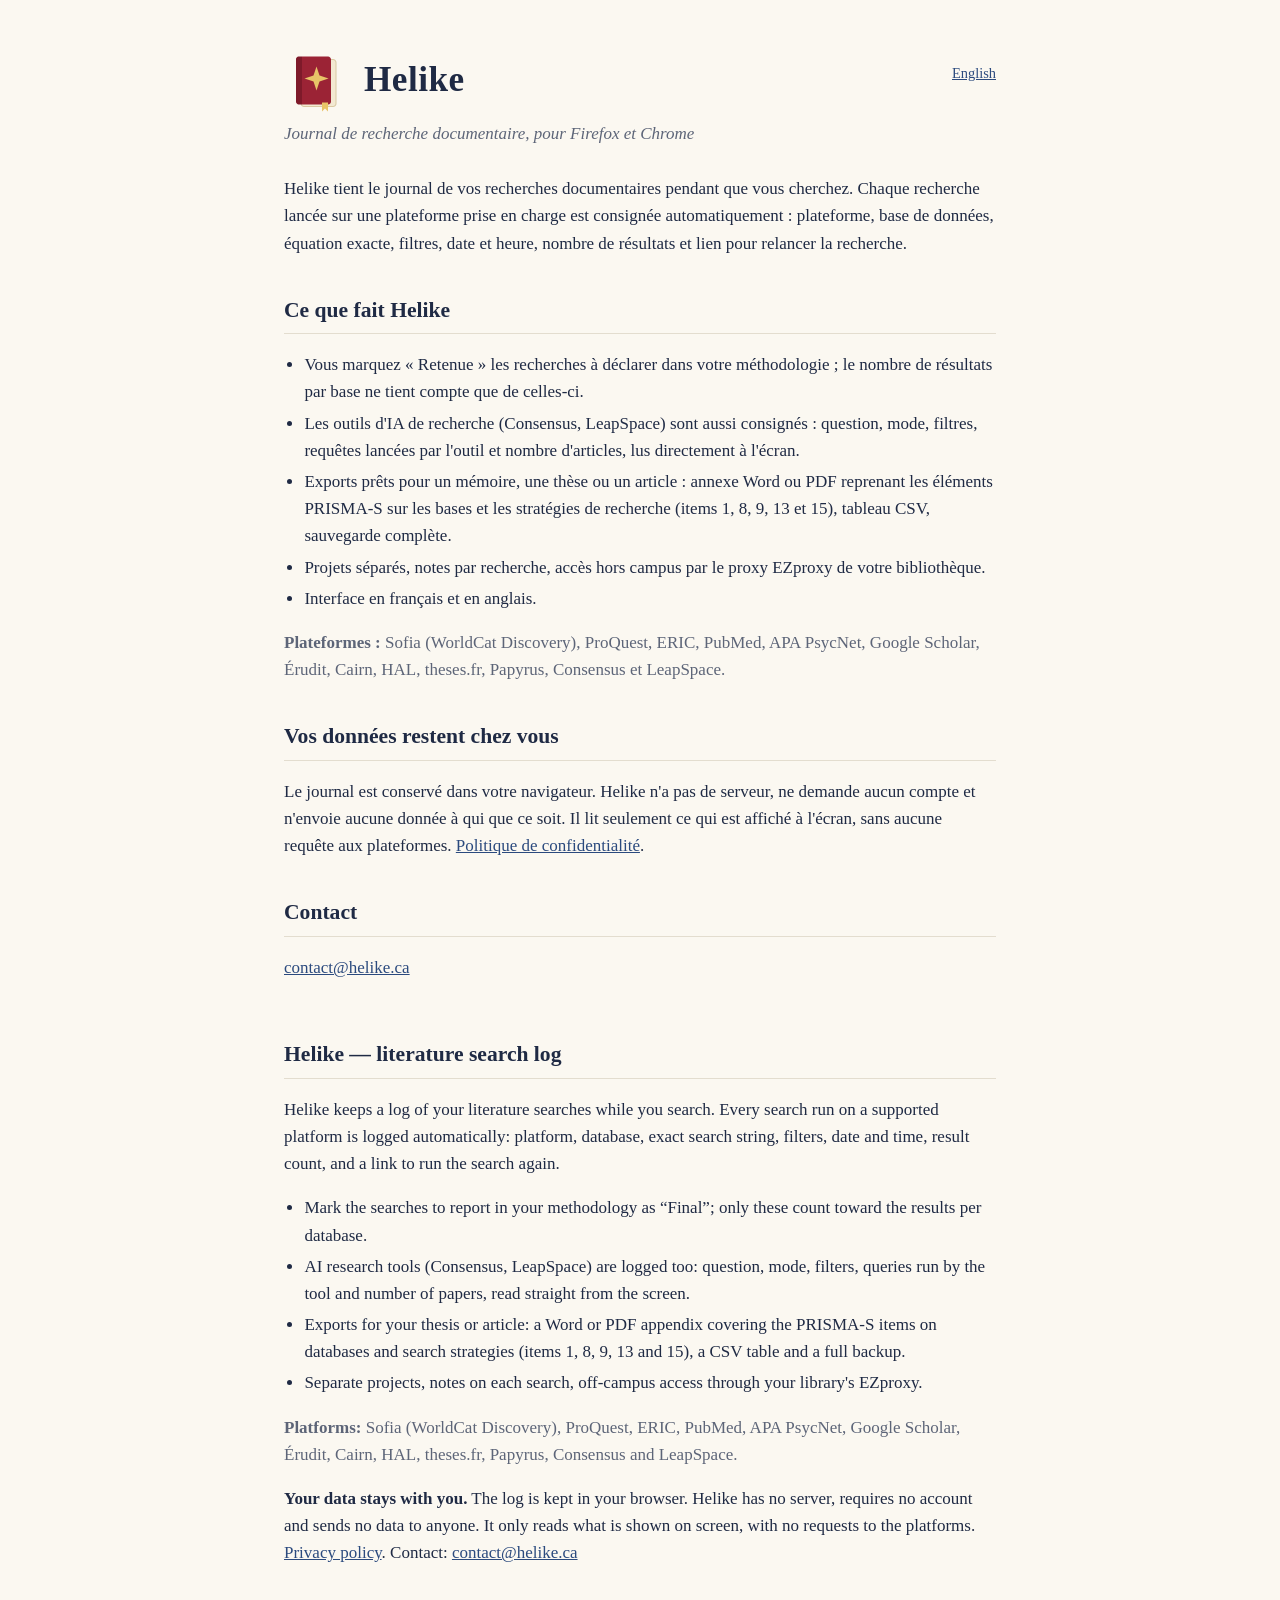
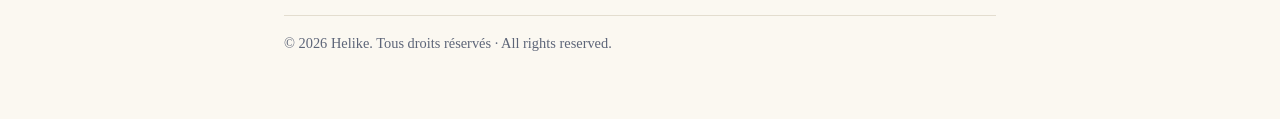
==== index.html @ cb3f13b7 "Annexe décrite comme reprenant les éléments PRISMA-S (items 1, 8, 9, 13, 15), et non « conforme à PR" ====
<!DOCTYPE html>
<html lang="fr">
<head>
<meta charset="utf-8">
<meta name="viewport" content="width=device-width, initial-scale=1">
<title>Helike — journal de recherche documentaire</title>
<meta name="description" content="Extension Firefox et Chrome qui consigne automatiquement chaque recherche documentaire : équation, filtres, date, nombre de résultats, puis exporte une annexe méthodologique reprenant les éléments PRISMA-S sur les bases et les stratégies de recherche.">
<link rel="icon" href="favicon.png">
<link rel="stylesheet" href="style.css">
</head>
<body>
<main>
  <p class="lang"><a href="#en" lang="en">English</a></p>
  <header>
    <img src="logo.png" alt="">
    <h1>Helike</h1>
  </header>
  <p class="tag">Journal de recherche documentaire, pour Firefox et Chrome</p>

  <p>Helike tient le journal de vos recherches documentaires pendant que vous cherchez. Chaque recherche lancée sur une plateforme prise en charge est consignée automatiquement : plateforme, base de données, équation exacte, filtres, date et heure, nombre de résultats et lien pour relancer la recherche.</p>

  <h2>Ce que fait Helike</h2>
  <ul>
    <li>Vous marquez « Retenue » les recherches à déclarer dans votre méthodologie ; le nombre de résultats par base ne tient compte que de celles-ci.</li>
    <li>Les outils d'IA de recherche (Consensus, LeapSpace) sont aussi consignés : question, mode, filtres, requêtes lancées par l'outil et nombre d'articles, lus directement à l'écran.</li>
    <li>Exports prêts pour un mémoire, une thèse ou un article : annexe Word ou PDF reprenant les éléments PRISMA-S sur les bases et les stratégies de recherche (items 1, 8, 9, 13 et 15), tableau CSV, sauvegarde complète.</li>
    <li>Projets séparés, notes par recherche, accès hors campus par le proxy EZproxy de votre bibliothèque.</li>
    <li>Interface en français et en anglais.</li>
  </ul>
  <p class="platforms"><strong>Plateformes :</strong> Sofia (WorldCat Discovery), ProQuest, ERIC, PubMed, APA PsycNet, Google Scholar, Érudit, Cairn, HAL, theses.fr, Papyrus, Consensus et LeapSpace.</p>

  <h2>Vos données restent chez vous</h2>
  <p>Le journal est conservé dans votre navigateur. Helike n'a pas de serveur, ne demande aucun compte et n'envoie aucune donnée à qui que ce soit. Il lit seulement ce qui est affiché à l'écran, sans aucune requête aux plateformes. <a href="confidentialite.html">Politique de confidentialité</a>.</p>

  <h2>Contact</h2>
  <p><a href="mailto:contact@helike.ca">contact@helike.ca</a></p>

  <section class="en" id="en" lang="en">
    <h2>Helike — literature search log</h2>
    <p>Helike keeps a log of your literature searches while you search. Every search run on a supported platform is logged automatically: platform, database, exact search string, filters, date and time, result count, and a link to run the search again.</p>
    <ul>
      <li>Mark the searches to report in your methodology as “Final”; only these count toward the results per database.</li>
      <li>AI research tools (Consensus, LeapSpace) are logged too: question, mode, filters, queries run by the tool and number of papers, read straight from the screen.</li>
      <li>Exports for your thesis or article: a Word or PDF appendix covering the PRISMA-S items on databases and search strategies (items 1, 8, 9, 13 and 15), a CSV table and a full backup.</li>
      <li>Separate projects, notes on each search, off-campus access through your library's EZproxy.</li>
    </ul>
    <p class="platforms"><strong>Platforms:</strong> Sofia (WorldCat Discovery), ProQuest, ERIC, PubMed, APA PsycNet, Google Scholar, Érudit, Cairn, HAL, theses.fr, Papyrus, Consensus and LeapSpace.</p>
    <p><strong>Your data stays with you.</strong> The log is kept in your browser. Helike has no server, requires no account and sends no data to anyone. It only reads what is shown on screen, with no requests to the platforms. <a href="confidentialite.html#en">Privacy policy</a>. Contact: <a href="mailto:contact@helike.ca">contact@helike.ca</a></p>
  </section>

  <footer>© 2026 Helike. Tous droits réservés · All rights reserved.</footer>
</main>
</body>
</html>
---- style.css ----
:root { --bg: #fbf8f1; --ink: #1f2a44; --muted: #5d6578; --line: #e3ddcf; --accent: #2b4a7e; }
* { box-sizing: border-box; }
body { margin: 0; background: var(--bg); color: var(--ink); font: 17px/1.6 Georgia, "Times New Roman", serif; }
main { max-width: 760px; margin: 0 auto; padding: 48px 24px 64px; }
header { display: flex; align-items: center; gap: 16px; margin-bottom: 8px; }
header img { width: 64px; height: 64px; }
h1 { font-size: 2.2rem; margin: 0; letter-spacing: .5px; }
.tag { color: var(--muted); margin: 0 0 28px; font-style: italic; }
h2 { font-size: 1.35rem; margin: 36px 0 8px; padding-bottom: 6px; border-bottom: 1px solid var(--line); }
h3 { font-size: 1.05rem; margin: 22px 0 4px; }
ul { padding-left: 1.2em; }
li { margin: 4px 0; }
a { color: var(--accent); }
.lang { float: right; font-size: .9rem; }
.lang a { margin-left: 8px; }
.platforms { color: var(--muted); }
footer { margin-top: 48px; padding-top: 16px; border-top: 1px solid var(--line); color: var(--muted); font-size: .9rem; }
.en { margin-top: 56px; }
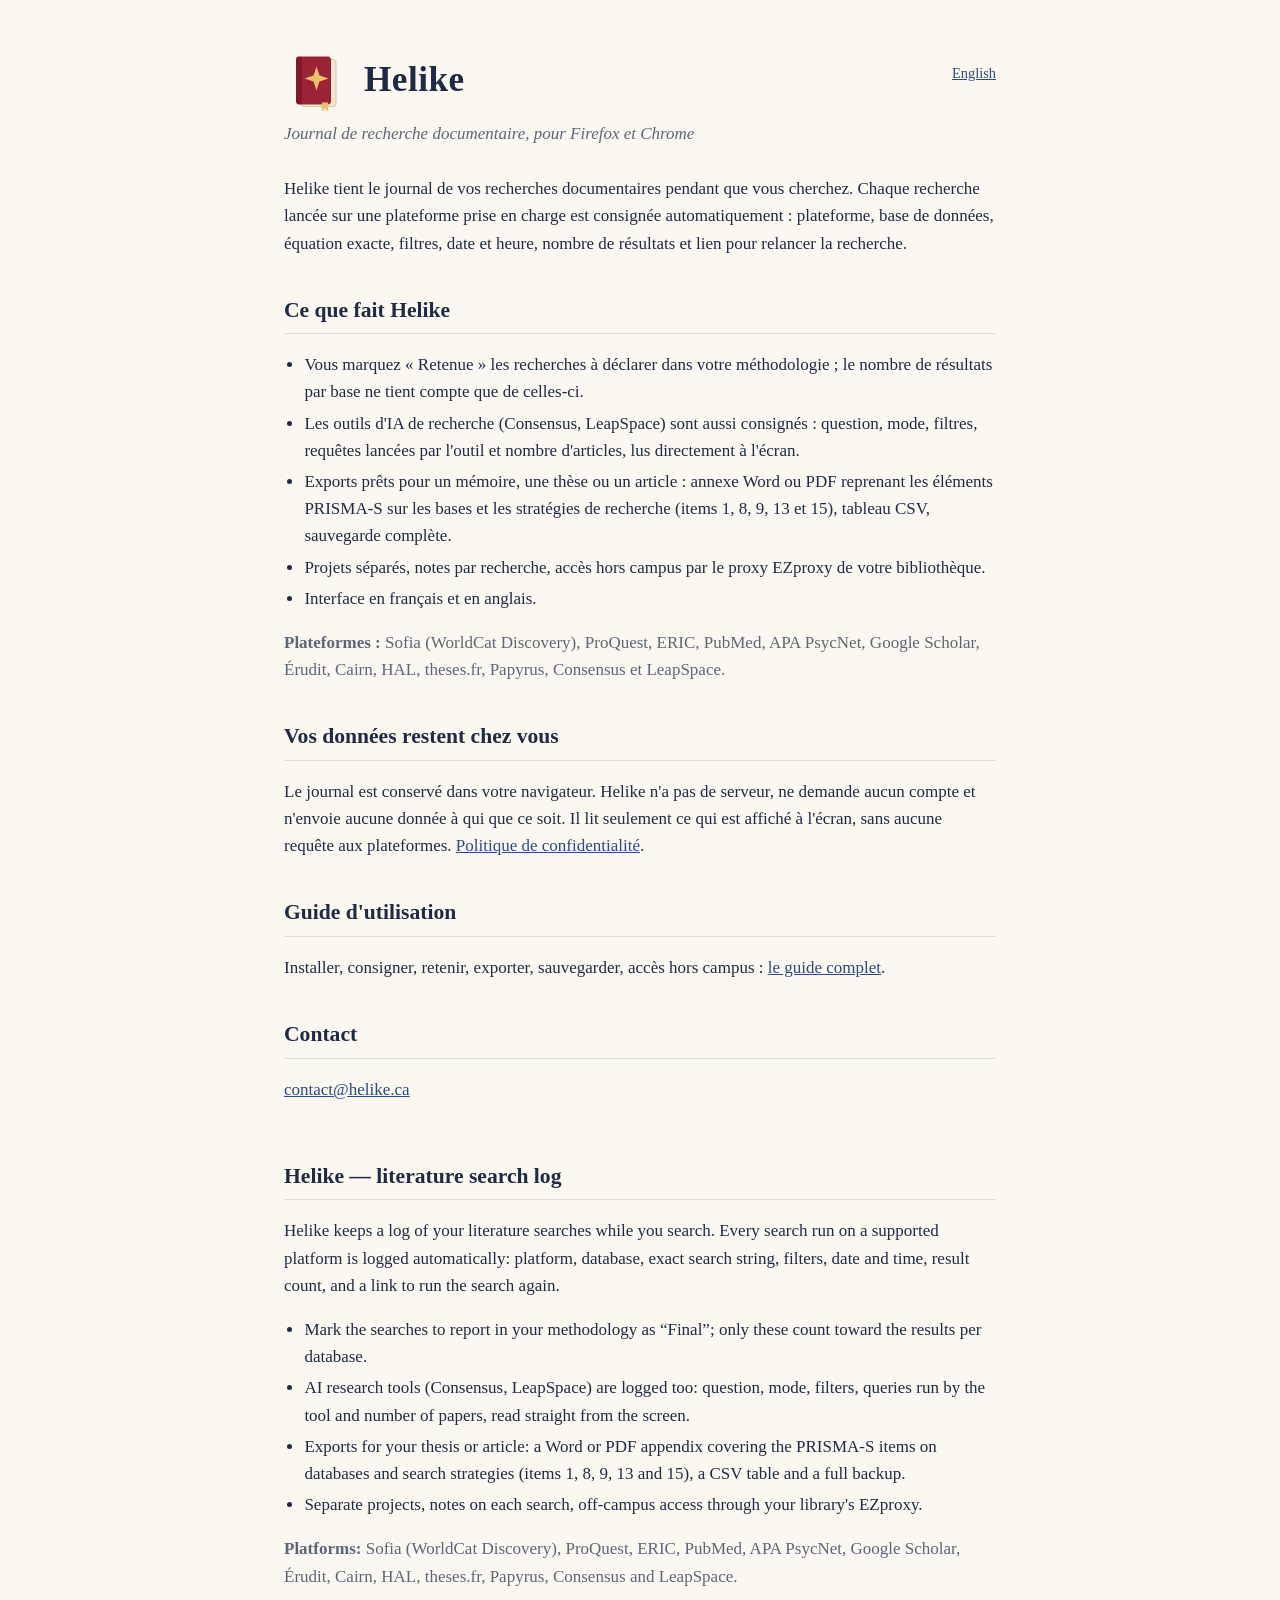
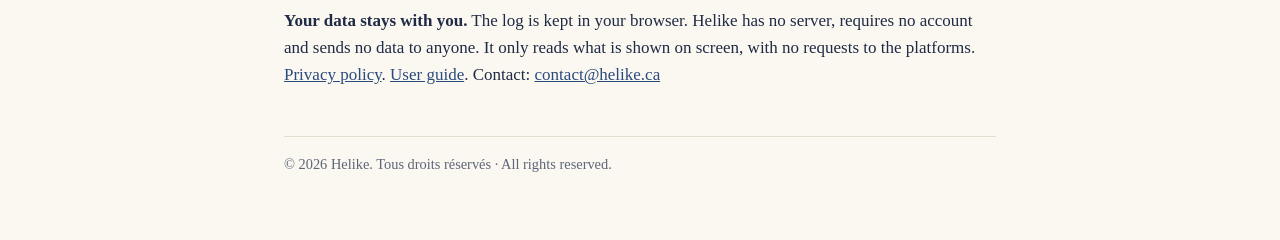
==== commit d5ee568b: "Guide d'utilisation (FR/EN) et lien depuis l'accueil Co-Authored-By: Claude Opus 5.5 <noreply@anthro" ====
--- a/index.html
+++ b/index.html
@@ -32,6 +32,9 @@
   <h2>Vos données restent chez vous</h2>
   <p>Le journal est conservé dans votre navigateur. Helike n'a pas de serveur, ne demande aucun compte et n'envoie aucune donnée à qui que ce soit. Il lit seulement ce qui est affiché à l'écran, sans aucune requête aux plateformes. <a href="confidentialite.html">Politique de confidentialité</a>.</p>
 
+  <h2>Guide d'utilisation</h2>
+  <p>Installer, consigner, retenir, exporter, sauvegarder, accès hors campus : <a href="guide.html">le guide complet</a>.</p>
+
   <h2>Contact</h2>
   <p><a href="mailto:contact@helike.ca">contact@helike.ca</a></p>
 
@@ -45,7 +48,7 @@
       <li>Separate projects, notes on each search, off-campus access through your library's EZproxy.</li>
     </ul>
     <p class="platforms"><strong>Platforms:</strong> Sofia (WorldCat Discovery), ProQuest, ERIC, PubMed, APA PsycNet, Google Scholar, Érudit, Cairn, HAL, theses.fr, Papyrus, Consensus and LeapSpace.</p>
-    <p><strong>Your data stays with you.</strong> The log is kept in your browser. Helike has no server, requires no account and sends no data to anyone. It only reads what is shown on screen, with no requests to the platforms. <a href="confidentialite.html#en">Privacy policy</a>. Contact: <a href="mailto:contact@helike.ca">contact@helike.ca</a></p>
+    <p><strong>Your data stays with you.</strong> The log is kept in your browser. Helike has no server, requires no account and sends no data to anyone. It only reads what is shown on screen, with no requests to the platforms. <a href="confidentialite.html#en">Privacy policy</a>. <a href="guide.html#en">User guide</a>. Contact: <a href="mailto:contact@helike.ca">contact@helike.ca</a></p>
   </section>
 
   <footer>© 2026 Helike. Tous droits réservés · All rights reserved.</footer>
--- a/style.css
+++ b/style.css
@@ -16,3 +16,7 @@
 .platforms { color: var(--muted); }
 footer { margin-top: 48px; padding-top: 16px; border-top: 1px solid var(--line); color: var(--muted); font-size: .9rem; }
 .en { margin-top: 56px; }
+.toc { background: #f3eee2; border: 1px solid var(--line); padding: 12px 20px; margin: 20px 0; font-size: .95rem; }
+.toc ol { margin: 4px 0; }
+.k { font-family: system-ui, sans-serif; font-size: .9em; background: #f3eee2; border: 1px solid var(--line); border-radius: 4px; padding: 0 5px; white-space: nowrap; }
+.tip { border-left: 3px solid var(--accent); padding: 4px 12px; color: var(--muted); }
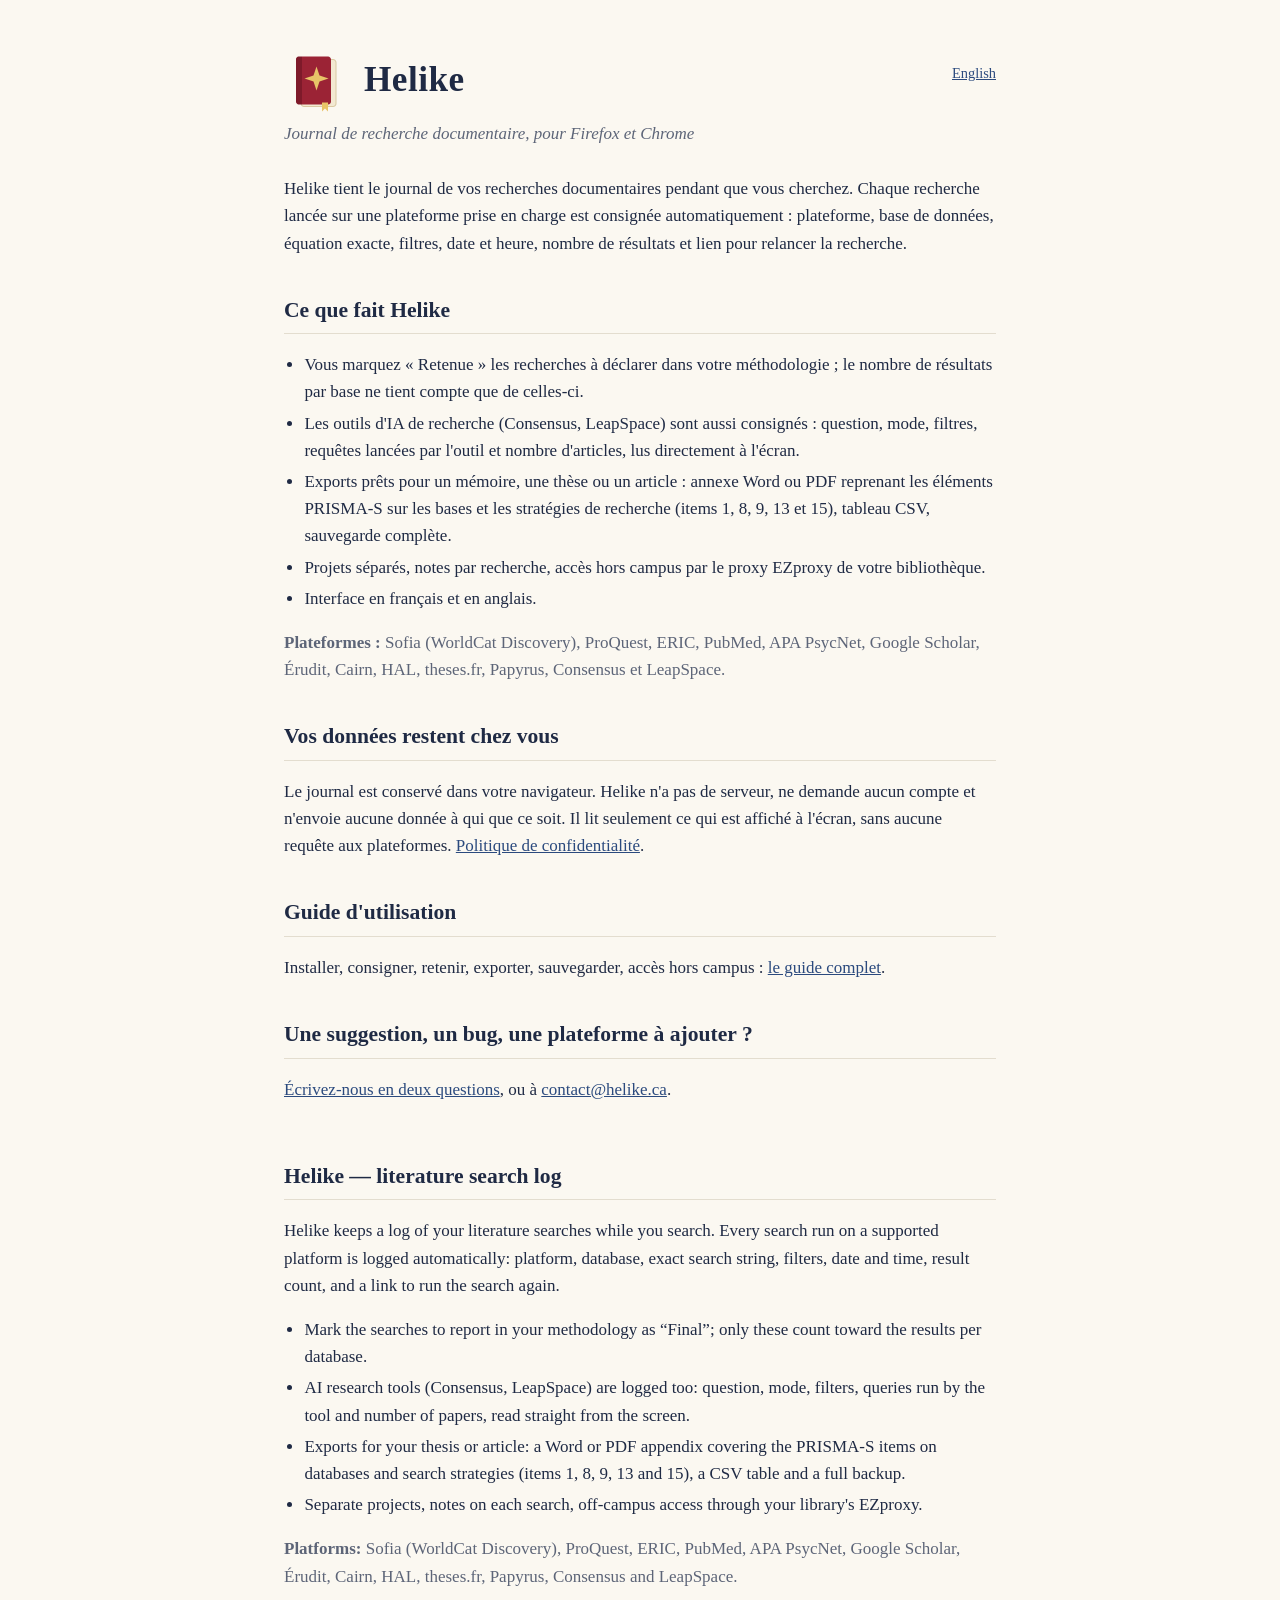
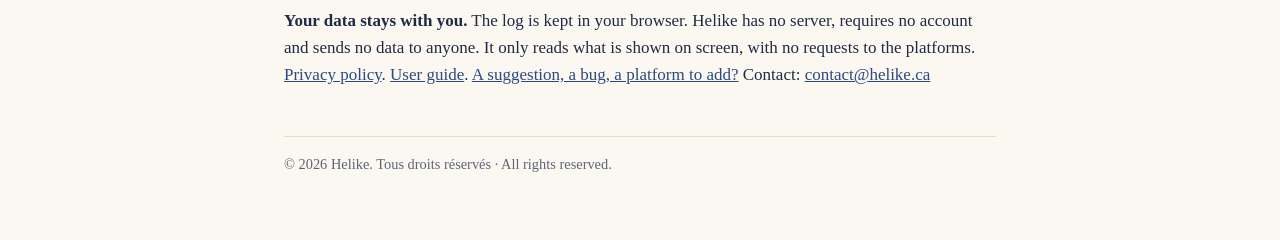
==== commit 799b3b2e: "Formulaire de suggestions : accueil, guide, confidentialité Co-Authored-By: Claude Opus 5.5 <noreply" ====
--- a/index.html
+++ b/index.html
@@ -21,7 +21,7 @@
 
   <h2>Ce que fait Helike</h2>
   <ul>
-    <li>Vous marquez « Retenue » les recherches à déclarer dans votre méthodologie ; le nombre de résultats par base ne tient compte que de celles-ci.</li>
+    <li>Vous marquez «&nbsp;Retenue&nbsp;» les recherches à déclarer dans votre méthodologie ; le nombre de résultats par base ne tient compte que de celles-ci.</li>
     <li>Les outils d'IA de recherche (Consensus, LeapSpace) sont aussi consignés : question, mode, filtres, requêtes lancées par l'outil et nombre d'articles, lus directement à l'écran.</li>
     <li>Exports prêts pour un mémoire, une thèse ou un article : annexe Word ou PDF reprenant les éléments PRISMA-S sur les bases et les stratégies de recherche (items 1, 8, 9, 13 et 15), tableau CSV, sauvegarde complète.</li>
     <li>Projets séparés, notes par recherche, accès hors campus par le proxy EZproxy de votre bibliothèque.</li>
@@ -35,8 +35,8 @@
   <h2>Guide d'utilisation</h2>
   <p>Installer, consigner, retenir, exporter, sauvegarder, accès hors campus : <a href="guide.html">le guide complet</a>.</p>
 
-  <h2>Contact</h2>
-  <p><a href="mailto:contact@helike.ca">contact@helike.ca</a></p>
+  <h2>Une suggestion, un bug, une plateforme à ajouter&nbsp;?</h2>
+  <p><a href="https://docs.google.com/forms/d/e/1FAIpQLSe7uaMrdlYzTh2SAk1WCn-XUjPD6K7WmzuD_Lf5RYGt21luvQ/viewform">Écrivez-nous en deux questions</a>, ou à <a href="mailto:contact@helike.ca">contact@helike.ca</a>.</p>
 
   <section class="en" id="en" lang="en">
     <h2>Helike — literature search log</h2>
@@ -48,7 +48,7 @@
       <li>Separate projects, notes on each search, off-campus access through your library's EZproxy.</li>
     </ul>
     <p class="platforms"><strong>Platforms:</strong> Sofia (WorldCat Discovery), ProQuest, ERIC, PubMed, APA PsycNet, Google Scholar, Érudit, Cairn, HAL, theses.fr, Papyrus, Consensus and LeapSpace.</p>
-    <p><strong>Your data stays with you.</strong> The log is kept in your browser. Helike has no server, requires no account and sends no data to anyone. It only reads what is shown on screen, with no requests to the platforms. <a href="confidentialite.html#en">Privacy policy</a>. <a href="guide.html#en">User guide</a>. Contact: <a href="mailto:contact@helike.ca">contact@helike.ca</a></p>
+    <p><strong>Your data stays with you.</strong> The log is kept in your browser. Helike has no server, requires no account and sends no data to anyone. It only reads what is shown on screen, with no requests to the platforms. <a href="confidentialite.html#en">Privacy policy</a>. <a href="guide.html#en">User guide</a>. <a href="https://docs.google.com/forms/d/e/1FAIpQLSds3YNCCOYb06Co3VNR_ipqxJ22HIlTQAzhvXdJSnXeCwVnEw/viewform">A suggestion, a bug, a platform to add?</a> Contact: <a href="mailto:contact@helike.ca">contact@helike.ca</a></p>
   </section>
 
   <footer>© 2026 Helike. Tous droits réservés · All rights reserved.</footer>
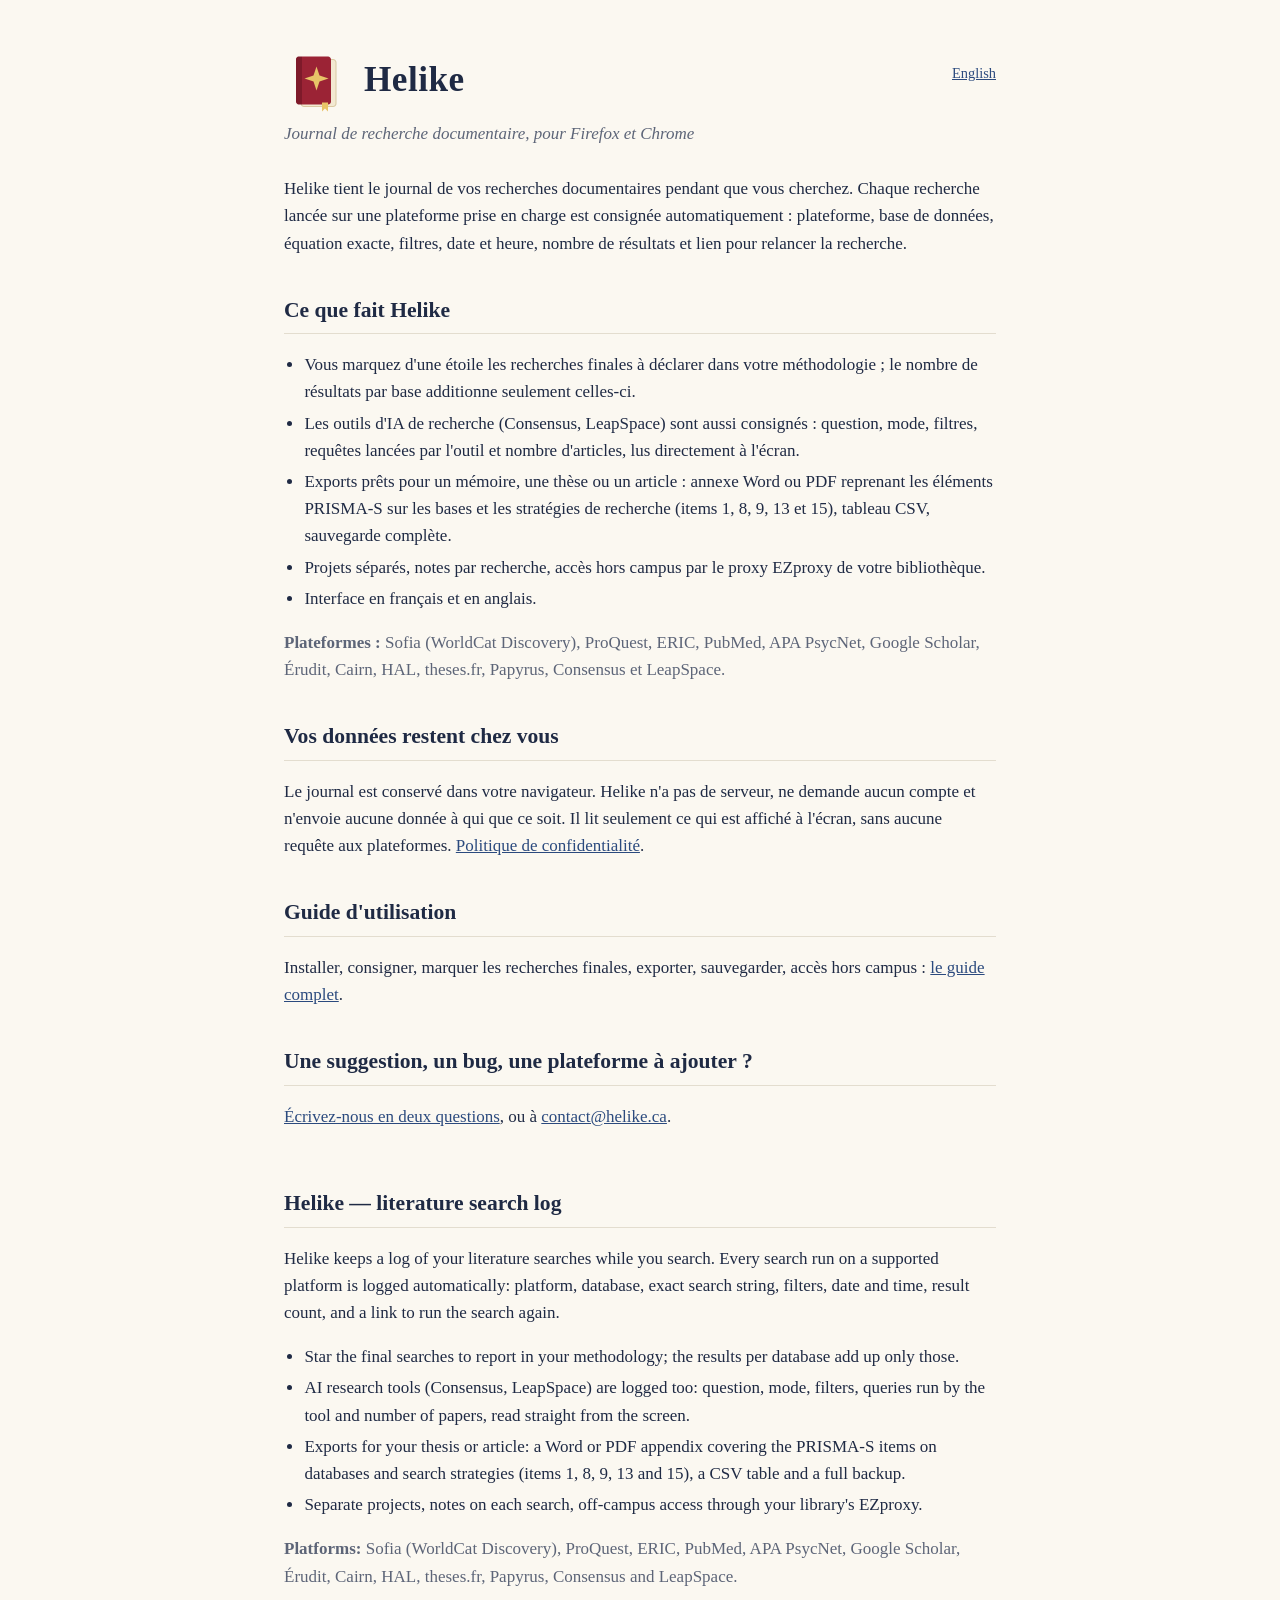
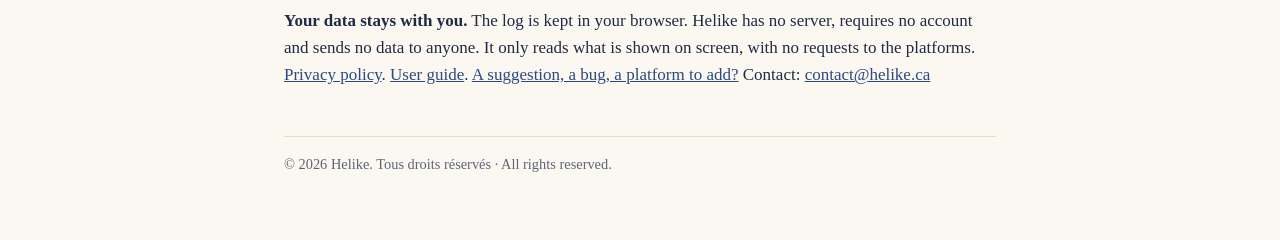
==== commit 177ec866: "Helike 0.20 : étoile Recherche finale, projet obligatoire, pause, sauvegarde manuelle avec rappel Gu" ====
--- a/index.html
+++ b/index.html
@@ -21,7 +21,7 @@
 
   <h2>Ce que fait Helike</h2>
   <ul>
-    <li>Vous marquez «&nbsp;Retenue&nbsp;» les recherches à déclarer dans votre méthodologie ; le nombre de résultats par base ne tient compte que de celles-ci.</li>
+    <li>Vous marquez d'une étoile les recherches finales à déclarer dans votre méthodologie ; le nombre de résultats par base additionne seulement celles-ci.</li>
     <li>Les outils d'IA de recherche (Consensus, LeapSpace) sont aussi consignés : question, mode, filtres, requêtes lancées par l'outil et nombre d'articles, lus directement à l'écran.</li>
     <li>Exports prêts pour un mémoire, une thèse ou un article : annexe Word ou PDF reprenant les éléments PRISMA-S sur les bases et les stratégies de recherche (items 1, 8, 9, 13 et 15), tableau CSV, sauvegarde complète.</li>
     <li>Projets séparés, notes par recherche, accès hors campus par le proxy EZproxy de votre bibliothèque.</li>
@@ -33,7 +33,7 @@
   <p>Le journal est conservé dans votre navigateur. Helike n'a pas de serveur, ne demande aucun compte et n'envoie aucune donnée à qui que ce soit. Il lit seulement ce qui est affiché à l'écran, sans aucune requête aux plateformes. <a href="confidentialite.html">Politique de confidentialité</a>.</p>
 
   <h2>Guide d'utilisation</h2>
-  <p>Installer, consigner, retenir, exporter, sauvegarder, accès hors campus : <a href="guide.html">le guide complet</a>.</p>
+  <p>Installer, consigner, marquer les recherches finales, exporter, sauvegarder, accès hors campus : <a href="guide.html">le guide complet</a>.</p>
 
   <h2>Une suggestion, un bug, une plateforme à ajouter&nbsp;?</h2>
   <p><a href="https://docs.google.com/forms/d/e/1FAIpQLSe7uaMrdlYzTh2SAk1WCn-XUjPD6K7WmzuD_Lf5RYGt21luvQ/viewform">Écrivez-nous en deux questions</a>, ou à <a href="mailto:contact@helike.ca">contact@helike.ca</a>.</p>
@@ -42,7 +42,7 @@
     <h2>Helike — literature search log</h2>
     <p>Helike keeps a log of your literature searches while you search. Every search run on a supported platform is logged automatically: platform, database, exact search string, filters, date and time, result count, and a link to run the search again.</p>
     <ul>
-      <li>Mark the searches to report in your methodology as “Final”; only these count toward the results per database.</li>
+      <li>Star the final searches to report in your methodology; the results per database add up only those.</li>
       <li>AI research tools (Consensus, LeapSpace) are logged too: question, mode, filters, queries run by the tool and number of papers, read straight from the screen.</li>
       <li>Exports for your thesis or article: a Word or PDF appendix covering the PRISMA-S items on databases and search strategies (items 1, 8, 9, 13 and 15), a CSV table and a full backup.</li>
       <li>Separate projects, notes on each search, off-campus access through your library's EZproxy.</li>
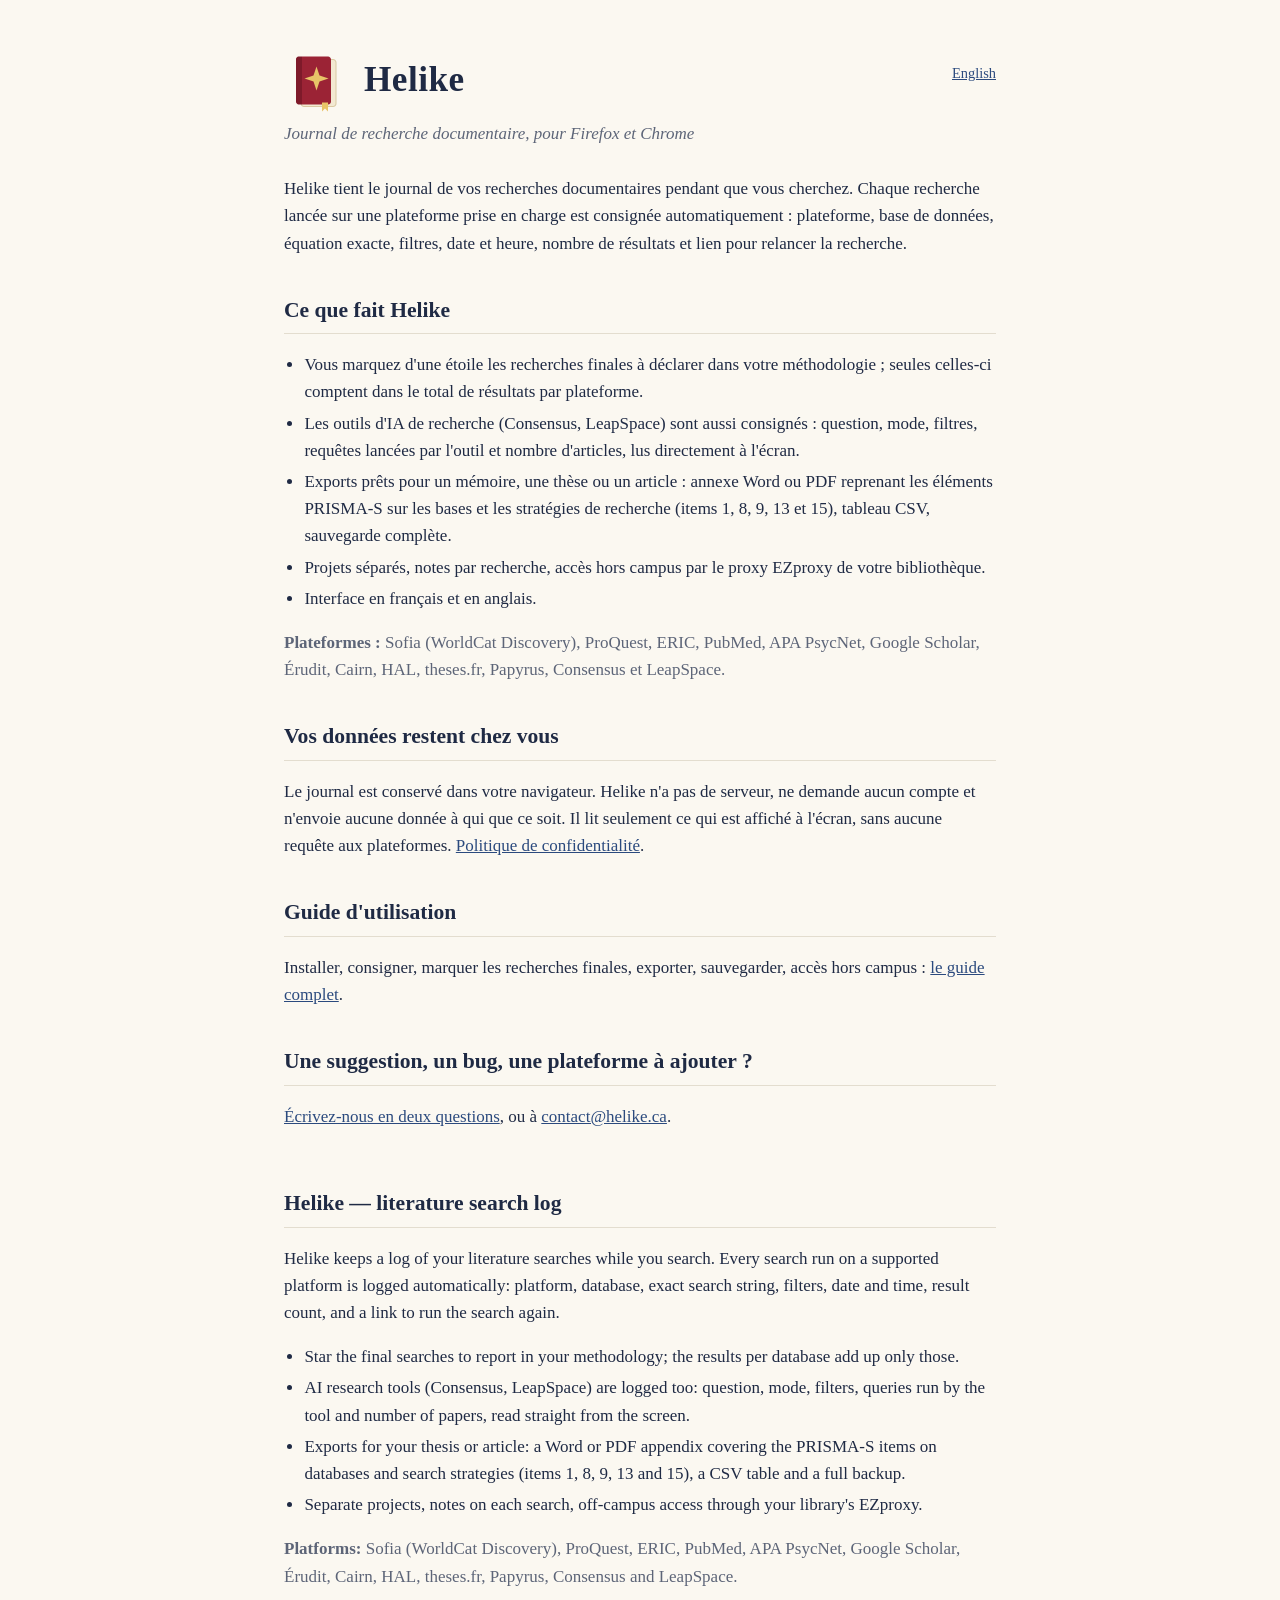
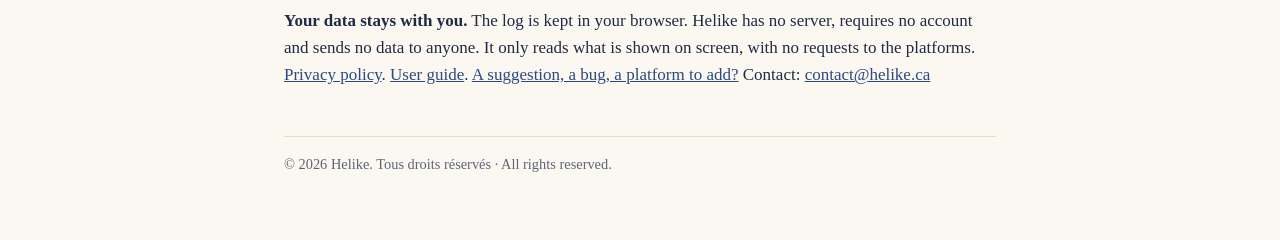
==== commit 26c6b93f: "Guide et accueil alignés sur Helike 0.20.9 (projet actif, résultats par plateforme)" ====
--- a/index.html
+++ b/index.html
@@ -21,7 +21,7 @@
 
   <h2>Ce que fait Helike</h2>
   <ul>
-    <li>Vous marquez d'une étoile les recherches finales à déclarer dans votre méthodologie ; le nombre de résultats par base additionne seulement celles-ci.</li>
+    <li>Vous marquez d'une étoile les recherches finales à déclarer dans votre méthodologie ; seules celles-ci comptent dans le total de résultats par plateforme.</li>
     <li>Les outils d'IA de recherche (Consensus, LeapSpace) sont aussi consignés : question, mode, filtres, requêtes lancées par l'outil et nombre d'articles, lus directement à l'écran.</li>
     <li>Exports prêts pour un mémoire, une thèse ou un article : annexe Word ou PDF reprenant les éléments PRISMA-S sur les bases et les stratégies de recherche (items 1, 8, 9, 13 et 15), tableau CSV, sauvegarde complète.</li>
     <li>Projets séparés, notes par recherche, accès hors campus par le proxy EZproxy de votre bibliothèque.</li>
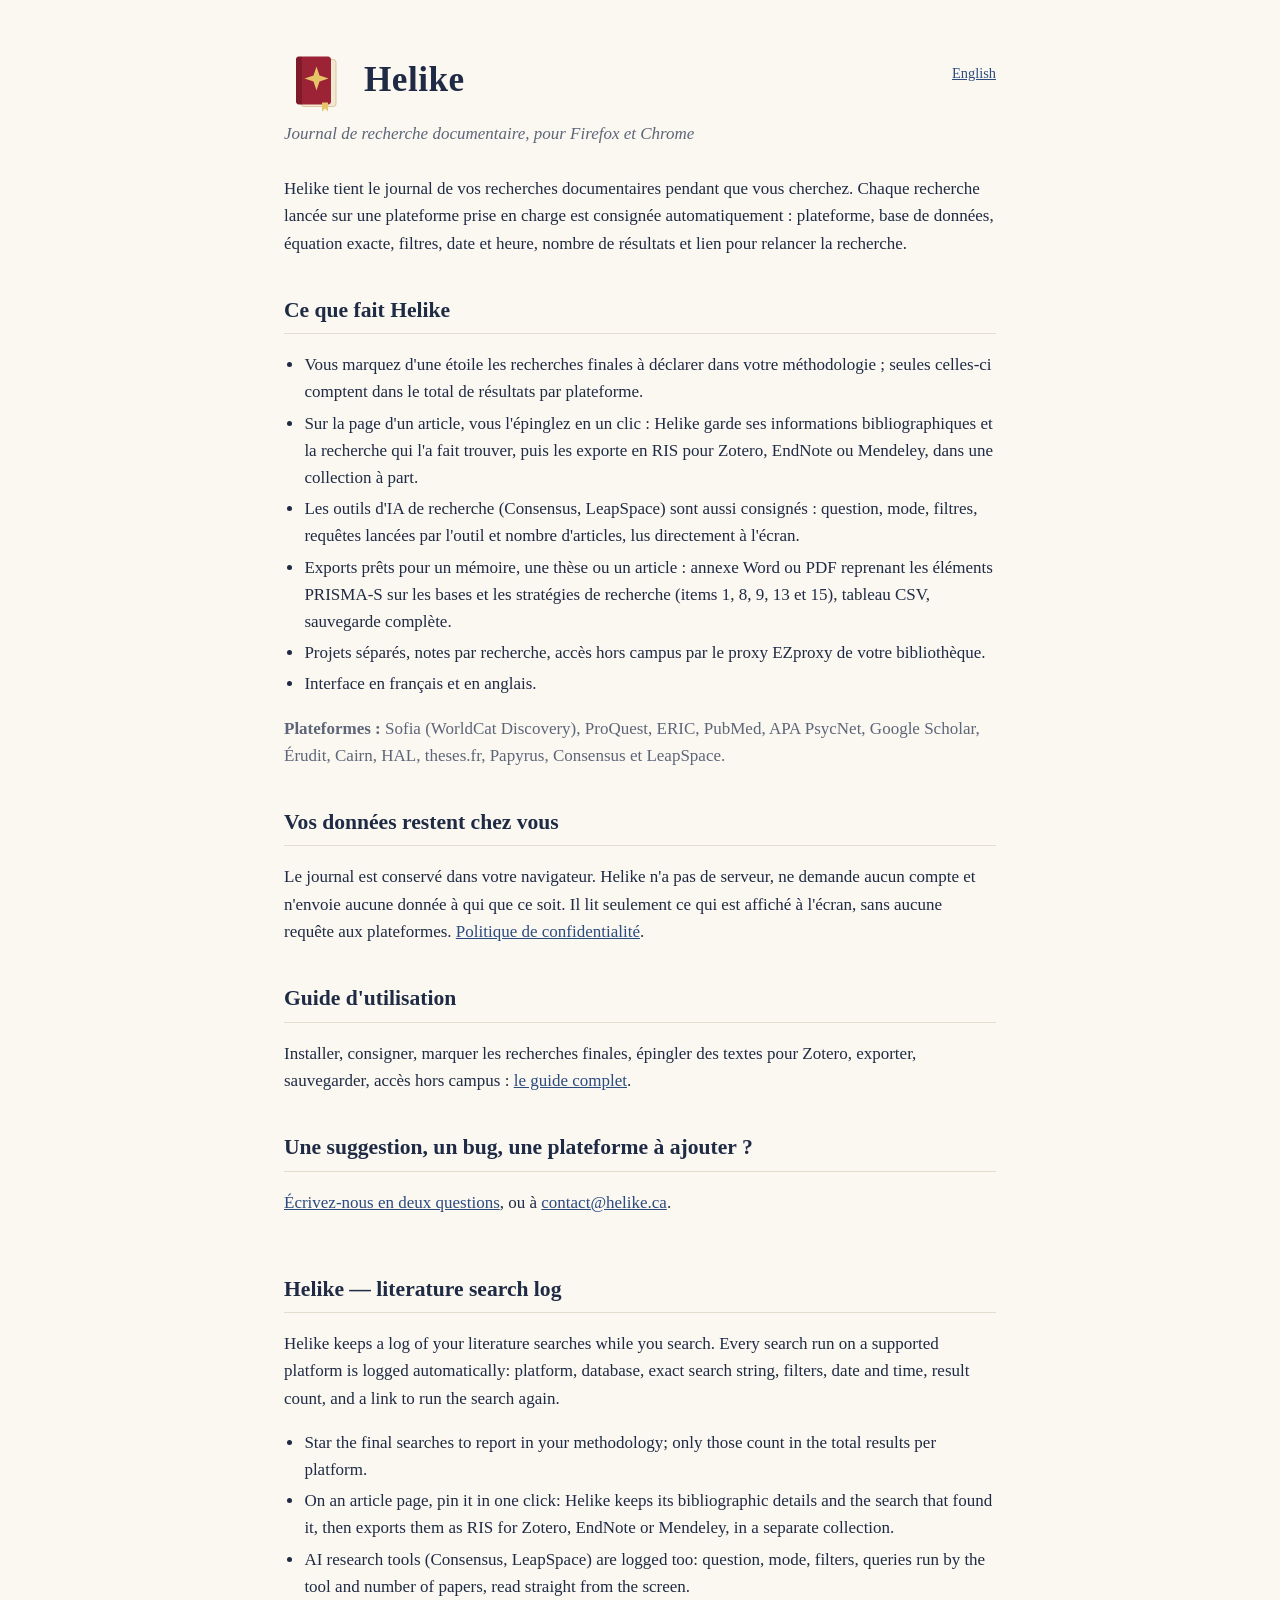
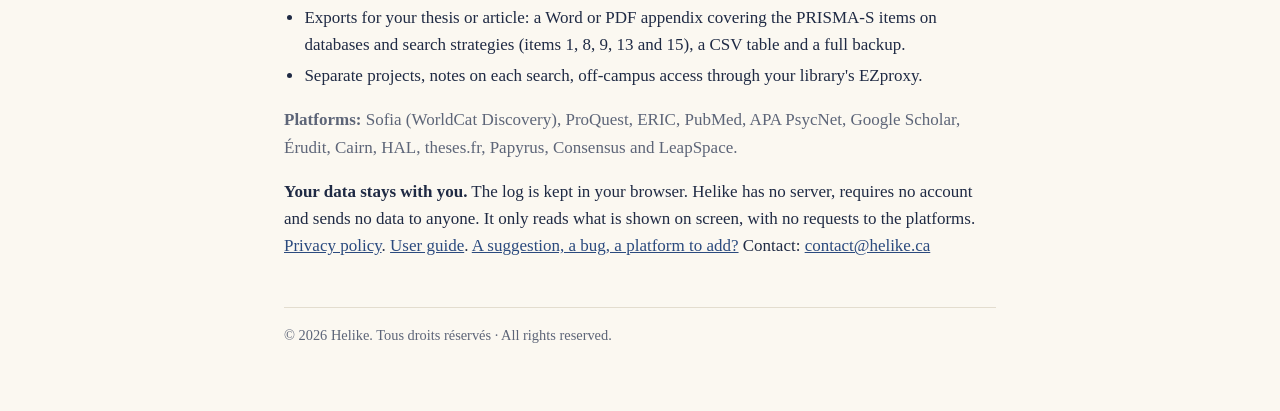
==== commit 0c8f5c98: "Site aligné sur Helike 0.21 : épingler des textes, export RIS pour Zotero, menu des projets, notes s" ====
--- a/index.html
+++ b/index.html
@@ -22,6 +22,7 @@
   <h2>Ce que fait Helike</h2>
   <ul>
     <li>Vous marquez d'une étoile les recherches finales à déclarer dans votre méthodologie ; seules celles-ci comptent dans le total de résultats par plateforme.</li>
+    <li>Sur la page d'un article, vous l'épinglez en un clic : Helike garde ses informations bibliographiques et la recherche qui l'a fait trouver, puis les exporte en RIS pour Zotero, EndNote ou Mendeley, dans une collection à part.</li>
     <li>Les outils d'IA de recherche (Consensus, LeapSpace) sont aussi consignés : question, mode, filtres, requêtes lancées par l'outil et nombre d'articles, lus directement à l'écran.</li>
     <li>Exports prêts pour un mémoire, une thèse ou un article : annexe Word ou PDF reprenant les éléments PRISMA-S sur les bases et les stratégies de recherche (items 1, 8, 9, 13 et 15), tableau CSV, sauvegarde complète.</li>
     <li>Projets séparés, notes par recherche, accès hors campus par le proxy EZproxy de votre bibliothèque.</li>
@@ -33,7 +34,7 @@
   <p>Le journal est conservé dans votre navigateur. Helike n'a pas de serveur, ne demande aucun compte et n'envoie aucune donnée à qui que ce soit. Il lit seulement ce qui est affiché à l'écran, sans aucune requête aux plateformes. <a href="confidentialite.html">Politique de confidentialité</a>.</p>
 
   <h2>Guide d'utilisation</h2>
-  <p>Installer, consigner, marquer les recherches finales, exporter, sauvegarder, accès hors campus : <a href="guide.html">le guide complet</a>.</p>
+  <p>Installer, consigner, marquer les recherches finales, épingler des textes pour Zotero, exporter, sauvegarder, accès hors campus : <a href="guide.html">le guide complet</a>.</p>
 
   <h2>Une suggestion, un bug, une plateforme à ajouter&nbsp;?</h2>
   <p><a href="https://docs.google.com/forms/d/e/1FAIpQLSe7uaMrdlYzTh2SAk1WCn-XUjPD6K7WmzuD_Lf5RYGt21luvQ/viewform">Écrivez-nous en deux questions</a>, ou à <a href="mailto:contact@helike.ca">contact@helike.ca</a>.</p>
@@ -42,7 +43,8 @@
     <h2>Helike — literature search log</h2>
     <p>Helike keeps a log of your literature searches while you search. Every search run on a supported platform is logged automatically: platform, database, exact search string, filters, date and time, result count, and a link to run the search again.</p>
     <ul>
-      <li>Star the final searches to report in your methodology; the results per database add up only those.</li>
+      <li>Star the final searches to report in your methodology; only those count in the total results per platform.</li>
+      <li>On an article page, pin it in one click: Helike keeps its bibliographic details and the search that found it, then exports them as RIS for Zotero, EndNote or Mendeley, in a separate collection.</li>
       <li>AI research tools (Consensus, LeapSpace) are logged too: question, mode, filters, queries run by the tool and number of papers, read straight from the screen.</li>
       <li>Exports for your thesis or article: a Word or PDF appendix covering the PRISMA-S items on databases and search strategies (items 1, 8, 9, 13 and 15), a CSV table and a full backup.</li>
       <li>Separate projects, notes on each search, off-campus access through your library's EZproxy.</li>
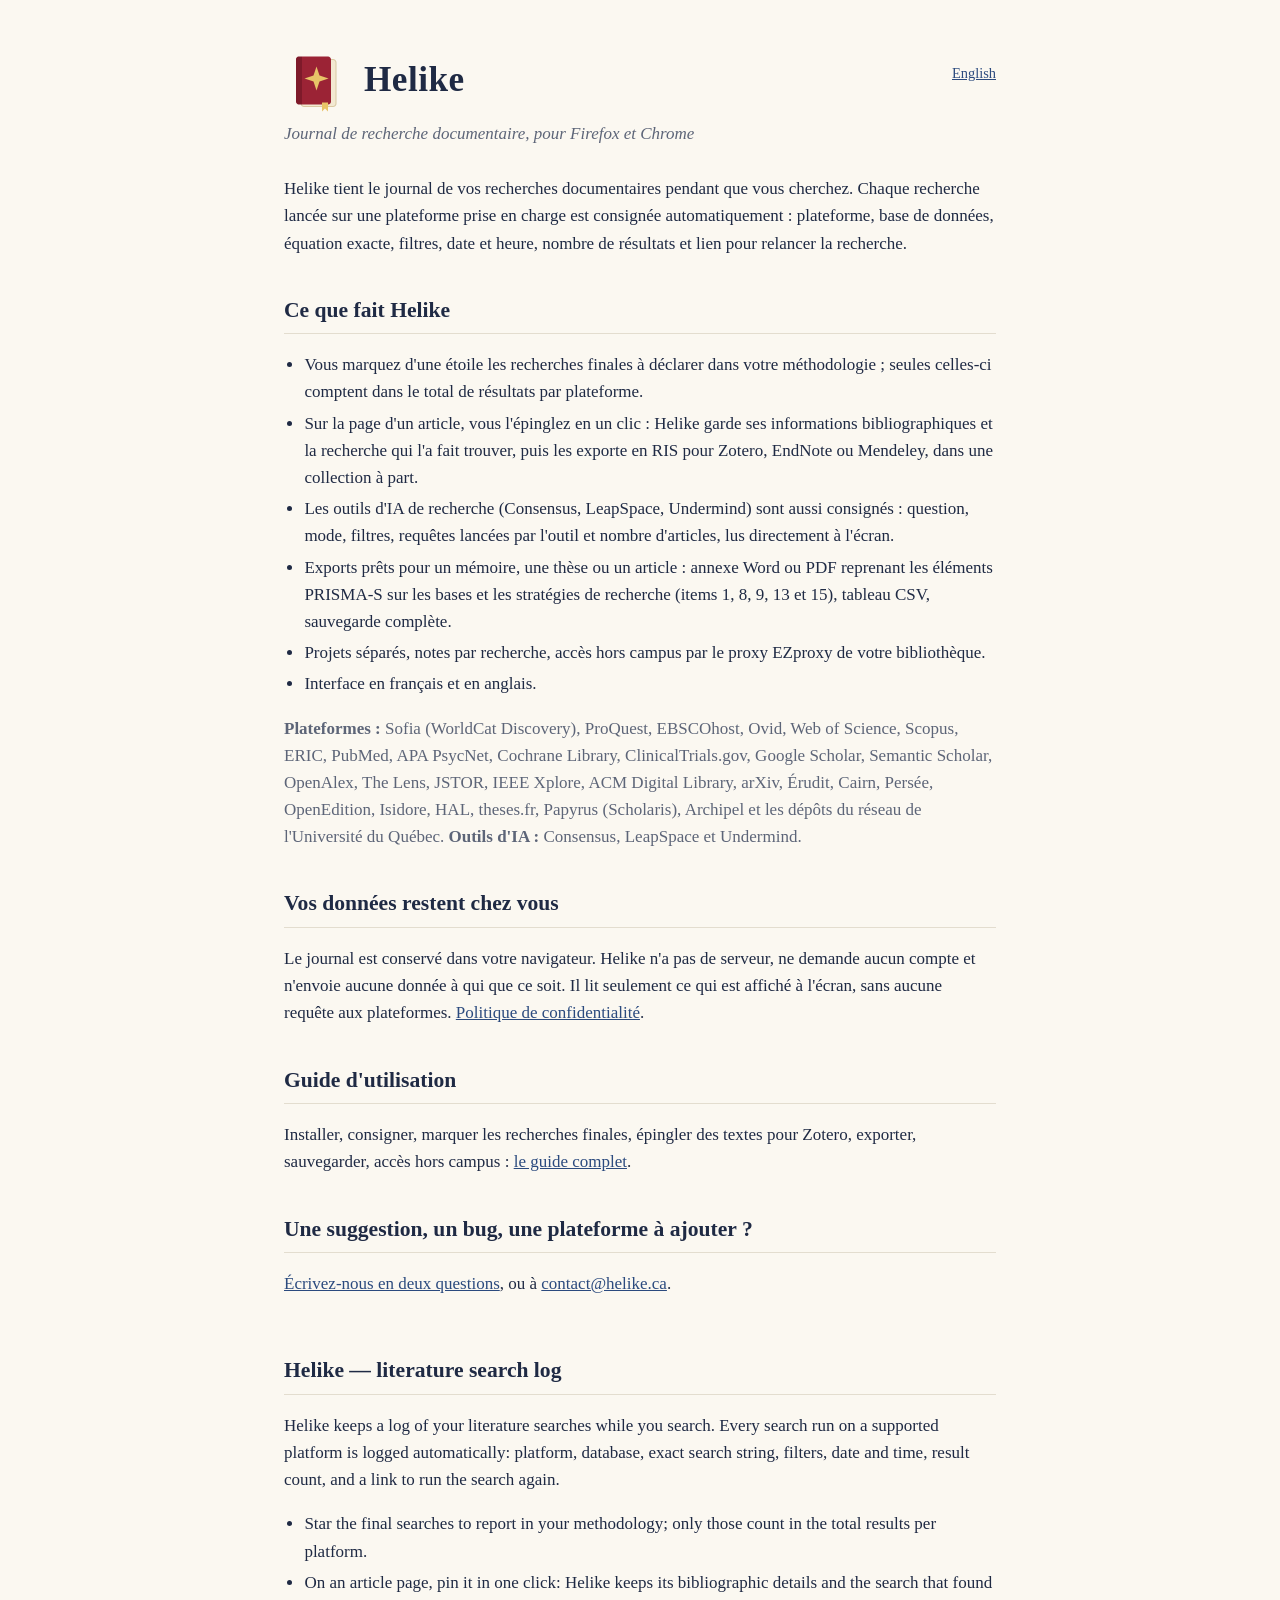
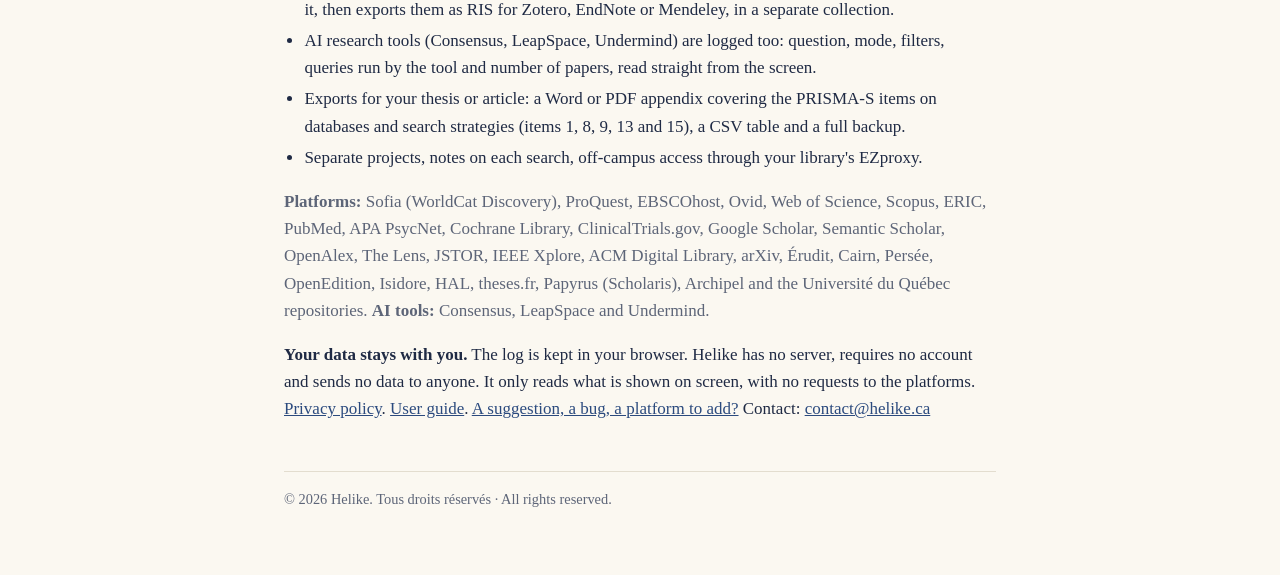
==== commit b46dbdd9: "Plateformes de la 0.27 (EBSCOhost, Ovid, Web of Science, Scopus, JSTOR…), Undermind : guide, accueil" ====
--- a/index.html
+++ b/index.html
@@ -23,12 +23,12 @@
   <ul>
     <li>Vous marquez d'une étoile les recherches finales à déclarer dans votre méthodologie ; seules celles-ci comptent dans le total de résultats par plateforme.</li>
     <li>Sur la page d'un article, vous l'épinglez en un clic : Helike garde ses informations bibliographiques et la recherche qui l'a fait trouver, puis les exporte en RIS pour Zotero, EndNote ou Mendeley, dans une collection à part.</li>
-    <li>Les outils d'IA de recherche (Consensus, LeapSpace) sont aussi consignés : question, mode, filtres, requêtes lancées par l'outil et nombre d'articles, lus directement à l'écran.</li>
+    <li>Les outils d'IA de recherche (Consensus, LeapSpace, Undermind) sont aussi consignés : question, mode, filtres, requêtes lancées par l'outil et nombre d'articles, lus directement à l'écran.</li>
     <li>Exports prêts pour un mémoire, une thèse ou un article : annexe Word ou PDF reprenant les éléments PRISMA-S sur les bases et les stratégies de recherche (items 1, 8, 9, 13 et 15), tableau CSV, sauvegarde complète.</li>
     <li>Projets séparés, notes par recherche, accès hors campus par le proxy EZproxy de votre bibliothèque.</li>
     <li>Interface en français et en anglais.</li>
   </ul>
-  <p class="platforms"><strong>Plateformes :</strong> Sofia (WorldCat Discovery), ProQuest, ERIC, PubMed, APA PsycNet, Google Scholar, Érudit, Cairn, HAL, theses.fr, Papyrus, Consensus et LeapSpace.</p>
+  <p class="platforms"><strong>Plateformes :</strong> Sofia (WorldCat Discovery), ProQuest, EBSCOhost, Ovid, Web of Science, Scopus, ERIC, PubMed, APA PsycNet, Cochrane Library, ClinicalTrials.gov, Google Scholar, Semantic Scholar, OpenAlex, The Lens, JSTOR, IEEE Xplore, ACM Digital Library, arXiv, Érudit, Cairn, Persée, OpenEdition, Isidore, HAL, theses.fr, Papyrus (Scholaris), Archipel et les dépôts du réseau de l'Université du Québec. <strong>Outils d'IA :</strong> Consensus, LeapSpace et Undermind.</p>
 
   <h2>Vos données restent chez vous</h2>
   <p>Le journal est conservé dans votre navigateur. Helike n'a pas de serveur, ne demande aucun compte et n'envoie aucune donnée à qui que ce soit. Il lit seulement ce qui est affiché à l'écran, sans aucune requête aux plateformes. <a href="confidentialite.html">Politique de confidentialité</a>.</p>
@@ -45,11 +45,11 @@
     <ul>
       <li>Star the final searches to report in your methodology; only those count in the total results per platform.</li>
       <li>On an article page, pin it in one click: Helike keeps its bibliographic details and the search that found it, then exports them as RIS for Zotero, EndNote or Mendeley, in a separate collection.</li>
-      <li>AI research tools (Consensus, LeapSpace) are logged too: question, mode, filters, queries run by the tool and number of papers, read straight from the screen.</li>
+      <li>AI research tools (Consensus, LeapSpace, Undermind) are logged too: question, mode, filters, queries run by the tool and number of papers, read straight from the screen.</li>
       <li>Exports for your thesis or article: a Word or PDF appendix covering the PRISMA-S items on databases and search strategies (items 1, 8, 9, 13 and 15), a CSV table and a full backup.</li>
       <li>Separate projects, notes on each search, off-campus access through your library's EZproxy.</li>
     </ul>
-    <p class="platforms"><strong>Platforms:</strong> Sofia (WorldCat Discovery), ProQuest, ERIC, PubMed, APA PsycNet, Google Scholar, Érudit, Cairn, HAL, theses.fr, Papyrus, Consensus and LeapSpace.</p>
+    <p class="platforms"><strong>Platforms:</strong> Sofia (WorldCat Discovery), ProQuest, EBSCOhost, Ovid, Web of Science, Scopus, ERIC, PubMed, APA PsycNet, Cochrane Library, ClinicalTrials.gov, Google Scholar, Semantic Scholar, OpenAlex, The Lens, JSTOR, IEEE Xplore, ACM Digital Library, arXiv, Érudit, Cairn, Persée, OpenEdition, Isidore, HAL, theses.fr, Papyrus (Scholaris), Archipel and the Université du Québec repositories. <strong>AI tools:</strong> Consensus, LeapSpace and Undermind.</p>
     <p><strong>Your data stays with you.</strong> The log is kept in your browser. Helike has no server, requires no account and sends no data to anyone. It only reads what is shown on screen, with no requests to the platforms. <a href="confidentialite.html#en">Privacy policy</a>. <a href="guide.html#en">User guide</a>. <a href="https://docs.google.com/forms/d/e/1FAIpQLSds3YNCCOYb06Co3VNR_ipqxJ22HIlTQAzhvXdJSnXeCwVnEw/viewform">A suggestion, a bug, a platform to add?</a> Contact: <a href="mailto:contact@helike.ca">contact@helike.ca</a></p>
   </section>
 
